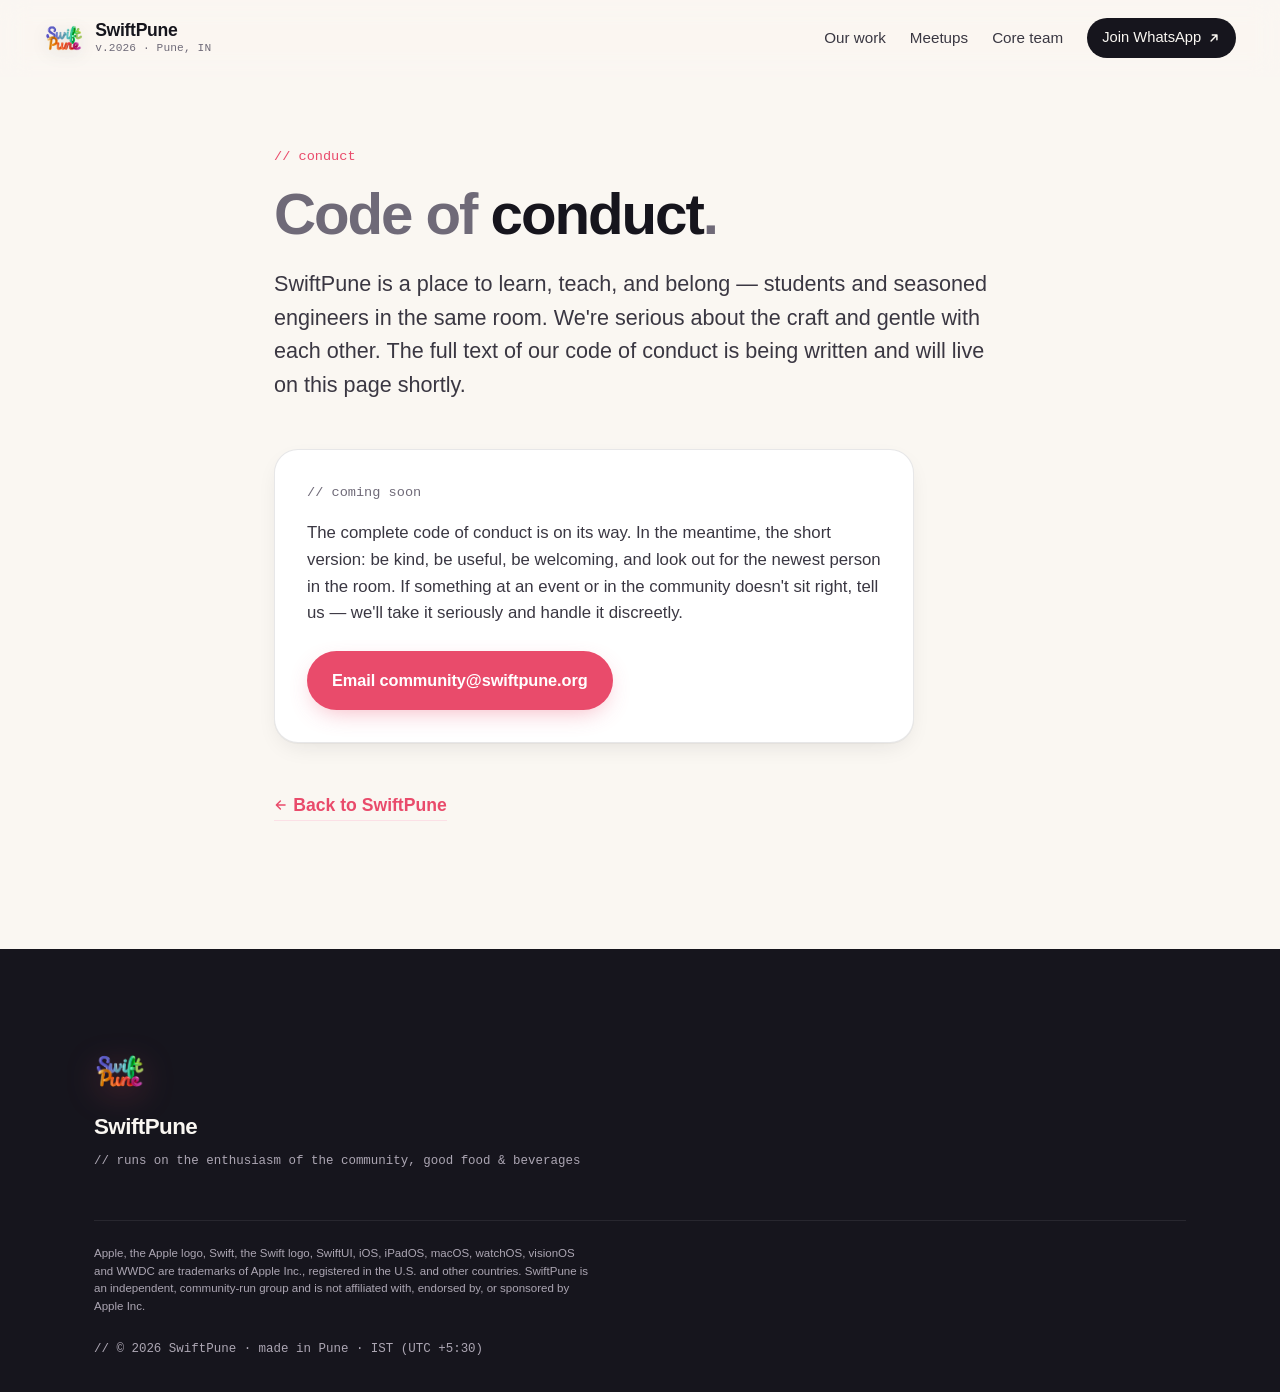
==== code-of-conduct.html @ 873716ad "Footer legal + Code of Conduct page; title and sponsor tweaks - Hero title: drop the hyphen -> "An A" ====
<!doctype html>
<html lang="en">
  <head>
    <meta charset="utf-8" />
    <meta name="viewport" content="width=device-width, initial-scale=1, viewport-fit=cover" />
    <meta name="theme-color" content="#FAF7F2" />
    <meta name="color-scheme" content="light" />

    <title>Code of Conduct — SwiftPune</title>
    <meta
      name="description"
      content="The SwiftPune community code of conduct — how we keep the room kind, useful, and welcoming."
    />

    <link rel="icon" type="image/svg+xml" href="assets/favicon.svg" />
    <link rel="icon" type="image/png" sizes="512x512" href="assets/SPLogo.png" />
    <link rel="apple-touch-icon" href="assets/SPLogo.png" />

    <link rel="stylesheet" href="css/reset.css" />
    <link rel="stylesheet" href="css/tokens.css" />
    <link rel="stylesheet" href="css/styles.css" />
  </head>
  <body>
    <a class="skip-link" href="#main">Skip to content</a>

    <header class="site-nav" id="siteNav" aria-label="Primary">
      <div class="site-nav__inner">
        <a class="brand" href="index.html" aria-label="SwiftPune home">
          <span class="brand__mark">
            <img src="assets/SPLogo.png" alt="" width="40" height="40" />
          </span>
          <span class="brand__word">
            <span>SwiftPune</span>
            <span class="brand__meta">v.2026 · Pune, IN</span>
          </span>
        </a>

        <nav class="site-nav__links" aria-label="Sections">
          <a href="index.html#work">Our work</a>
          <a href="index.html#meetups">Meetups</a>
          <a href="index.html#core-team">Core team</a>
          <a href="https://chat.whatsapp.com/FbfE8mr1aIA8Ac97EHV4yw" target="_blank" rel="noopener" class="nav-cta">
            Join WhatsApp
            <svg viewBox="0 0 24 24" width="14" height="14" fill="none" stroke="currentColor" stroke-width="2.5" stroke-linecap="round" stroke-linejoin="round" aria-hidden="true"><path d="M7 17 17 7M9 7h8v8"/></svg>
          </a>
        </nav>
      </div>
    </header>

    <main id="main">
      <section class="section section--doc">
        <div class="container container--narrow">
          <p class="comment-eyebrow">// conduct</p>
          <h1 class="display">
            Code of <span class="ink">conduct</span>.
          </h1>
          <p class="lead">
            SwiftPune is a place to learn, teach, and belong — students and
            seasoned engineers in the same room. We're serious about the craft
            and gentle with each other. The full text of our code of conduct is
            being written and will live on this page shortly.
          </p>

          <aside class="meetups__card doc-note">
            <p class="meetups__card-eyebrow">// coming soon</p>
            <p class="doc-note__text">
              The complete code of conduct is on its way. In the meantime, the
              short version: be kind, be useful, be welcoming, and look out for
              the newest person in the room. If something at an event or in the
              community doesn't sit right, tell us — we'll take it seriously and
              handle it discreetly.
            </p>
            <a class="btn btn--primary" href="mailto:community@swiftpune.org?subject=Code%20of%20Conduct">
              <span>Email community@swiftpune.org</span>
            </a>
          </aside>

          <p class="doc-back">
            <a class="link" href="index.html">
              <svg viewBox="0 0 24 24" width="14" height="14" fill="none" stroke="currentColor" stroke-width="2.4" stroke-linecap="round" stroke-linejoin="round" aria-hidden="true"><path d="M19 12H5M11 5l-7 7 7 7"/></svg>
              Back to SwiftPune
            </a>
          </p>
        </div>
      </section>
    </main>

    <footer class="site-footer">
      <div class="container site-footer__inner">
        <div class="site-footer__brand">
          <img src="assets/SPLogo.png" alt="" width="52" height="52" />
          <div>
            <p class="site-footer__word">SwiftPune</p>
            <p class="site-footer__tag">
              <code>// runs on the enthusiasm of the community, good food &amp; beverages</code>
            </p>
          </div>
        </div>

        <div class="site-footer__legal">
          <p class="site-footer__trademark">
            Apple, the Apple logo, Swift, the Swift logo, SwiftUI, iOS, iPadOS,
            macOS, watchOS, visionOS and WWDC are trademarks of Apple Inc.,
            registered in the U.S. and other countries. SwiftPune is an
            independent, community-run group and is not affiliated with,
            endorsed by, or sponsored by Apple Inc.
          </p>
          <p class="site-footer__copyline">
            <code>
              // © 2026 SwiftPune · made in Pune · IST (UTC&nbsp;+5:30)
            </code>
          </p>
        </div>
      </div>
    </footer>
  </body>
</html>
---- css/tokens.css ----
/* ===========================================================================
   SwiftPune tokens — Studio Pune.
   A confident, lightly playful design-studio palette for an Apple-platform
   developer community. Light warm-off-white surfaces, one bold coral
   accent pulled from the logo's "Pune" half, and bubble-letter language
   borrowed from the mark without copying its gradients.
   ========================================================================= */

:root {
  /* ----- Surfaces (light, warm) ---------------------------------------- */
  --surface-0:  #FAF7F2;   /* page */
  --surface-1:  #F4EFE6;   /* recessed band */
  --surface-2:  #FFFFFF;   /* card */
  --surface-3:  #EDE6D8;   /* edge */
  --hairline:   rgba(28, 26, 36, 0.10);
  --hairline-2: rgba(28, 26, 36, 0.06);

  /* ----- Ink ----------------------------------------------------------- */
  --ink:         #16151D;   /* the type itself */
  --ink-soft:    #3A3742;
  --ink-mute:    #6F6A78;
  --ink-faint:   #ACA6B3;

  /* ----- Brand accents (pulled from the logo, used solid not gradient) - */
  --accent:      #E94B6B;   /* coral-magenta — the dominant action color */
  --accent-deep: #C7314E;
  --accent-tint: #FBE0E6;   /* a chip / soft fill */

  --bubble-blue:    #4A6CD8;
  --bubble-teal:    #2BB3A6;
  --bubble-green:   #8FC93F;
  --bubble-orange:  #F08531;
  --bubble-violet:  #7C5BD8;

  --bubble-blue-tint:   #DCE3F7;
  --bubble-teal-tint:   #D2EDEA;
  --bubble-green-tint:  #E5F1D2;
  --bubble-orange-tint: #FBE2CC;

  /* ----- Roles --------------------------------------------------------- */
  --text-strong: var(--ink);
  --text:        var(--ink-soft);
  --text-muted:  var(--ink-mute);
  --text-dim:    var(--ink-faint);

  --focus:       var(--accent);

  /* ----- Typography (Apple system stack — the native font for the
     audience that lives in Xcode) -------------------------------------- */
  --font-display:
    -apple-system, BlinkMacSystemFont, "SF Pro Display", "SF Pro Text",
    "Helvetica Neue", Helvetica, Arial, sans-serif;
  --font-body:
    -apple-system, BlinkMacSystemFont, "SF Pro Text", "SF Pro Display",
    "Helvetica Neue", Helvetica, Arial, sans-serif;
  --font-mono:
    ui-monospace, "SF Mono", Menlo, Monaco, Consolas, "Liberation Mono",
    "Courier New", monospace;

  /* ----- Fluid scale --------------------------------------------------- */
  --fs-hero:    clamp(3rem, 8.5vw + 0.4rem, 7.5rem);
  --fs-h2:      clamp(2.1rem, 3.8vw + 0.6rem, 4rem);
  --fs-h3:      clamp(1.4rem, 1.4vw + 0.95rem, 2rem);
  --fs-lead:    clamp(1.1rem, 0.5vw + 1rem, 1.35rem);
  --fs-body:    clamp(1rem, 0.2vw + 0.95rem, 1.1rem);
  --fs-small:   0.9375rem;
  --fs-mono:    0.85rem;        /* code-comment style eyebrows */
  --fs-chip:    0.9rem;         /* topic chips */

  /* ----- Spacing ------------------------------------------------------- */
  --s-1: 0.25rem;
  --s-2: 0.5rem;
  --s-3: 0.75rem;
  --s-4: 1rem;
  --s-5: 1.5rem;
  --s-6: 2rem;
  --s-7: 3rem;
  --s-8: 4rem;
  --s-9: 6rem;
  --s-10: 8rem;
  --s-11: 10rem;

  /* ----- Radii — generous, friendly, bubble-adjacent ------------------- */
  --r-xs: 6px;
  --r-sm: 10px;
  --r-md: 16px;
  --r-lg: 24px;
  --r-xl: 36px;
  --r-pill: 999px;
  --r-blob: 38% 62% 53% 47% / 47% 38% 62% 53%;
  --r-blob-2: 54% 46% 40% 60% / 41% 64% 36% 59%;

  /* ----- Shadows ------------------------------------------------------- */
  --shadow-1:
    0 1px 0 rgba(28, 26, 36, 0.04),
    0 2px 8px -2px rgba(28, 26, 36, 0.06);
  --shadow-2:
    0 1px 0 rgba(28, 26, 36, 0.04),
    0 8px 26px -10px rgba(28, 26, 36, 0.14);
  --shadow-3:
    0 1px 0 rgba(28, 26, 36, 0.04),
    0 18px 48px -16px rgba(28, 26, 36, 0.20);
  --shadow-accent:
    0 8px 24px -8px rgba(233, 75, 107, 0.45);

  /* ----- Motion -------------------------------------------------------- */
  --ease-out: cubic-bezier(0.16, 1, 0.3, 1);
  --ease-spring: cubic-bezier(0.34, 1.56, 0.64, 1);
  --ease-press: cubic-bezier(0.6, 0, 0.4, 1);
  --dur-fast: 180ms;
  --dur-mid: 380ms;
  --dur-slow: 700ms;

  /* ----- Layout -------------------------------------------------------- */
  --container: 1180px;
  --container-wide: 1320px;
  --gutter: clamp(1.25rem, 4vw, 2.75rem);

  --nav-h: 76px;
  --nav-h-compact: 60px;
}
---- css/styles.css ----
/* ===========================================================================
   SwiftPune styles — Studio Pune.
   A confident, lightly playful design-studio aesthetic for an Apple-platform
   developer community. Light warm-off-white surfaces, one bold coral accent,
   bubble shape language borrowed from the logo without copying its gradients.
   ========================================================================= */

/* ---------- 1. Base ---------------------------------------------------- */

body {
  font-family: var(--font-body);
  font-size: var(--fs-body);
  line-height: 1.6;
  color: var(--text);
  background-color: var(--surface-0);
  -webkit-font-smoothing: antialiased;
  overflow-x: hidden;
}

::selection { background: var(--accent-tint); color: var(--ink); }

em, i { font-style: italic; }
strong, b { font-weight: 700; color: var(--ink); }
code, kbd, samp {
  font-family: var(--font-mono);
  font-size: 0.92em;
  background: var(--surface-1);
  padding: 0.08em 0.36em;
  border-radius: 4px;
  border: 1px solid var(--hairline-2);
  color: var(--ink);
}

a { color: inherit; text-decoration: none; }

.skip-link {
  position: absolute;
  top: -100px;
  left: var(--gutter);
  background: var(--ink);
  color: var(--surface-2);
  padding: 0.55rem 1rem;
  z-index: 100;
  font-weight: 600;
  border-radius: var(--r-sm);
  transition: top var(--dur-fast) var(--ease-out);
}
.skip-link:focus { top: 8px; }

.container {
  max-width: var(--container);
  margin: 0 auto;
  padding: 0 var(--gutter);
  position: relative;
}
.container--narrow { max-width: 820px; }

/* ---------- 2. Type primitives ---------------------------------------- */

/* Code-comment style eyebrow — looks like a // line in Swift */
.comment-eyebrow {
  display: inline-block;
  font-family: var(--font-mono);
  font-size: var(--fs-mono);
  font-weight: 500;
  color: var(--accent);
  margin-bottom: var(--s-4);
  letter-spacing: 0;
}

/* Display heading — large editorial type with weight contrast */
.display {
  font-family: var(--font-display);
  font-size: var(--fs-h2);
  font-weight: 600;
  letter-spacing: -0.035em;
  line-height: 1.02;
  color: var(--text-muted);
  margin-bottom: var(--s-5);
  text-wrap: balance;
}
.display .ink {
  color: var(--ink);
  font-weight: 800;
  position: relative;
}

.lead {
  font-size: var(--fs-lead);
  color: var(--text);
  line-height: 1.55;
  max-width: 60ch;
  text-wrap: pretty;
}
.lead + .lead { margin-top: var(--s-4); }
.lead--mute { color: var(--text-muted); font-size: 1.08rem; }

/* Inline link — accent, animated underline */
.link {
  color: var(--accent);
  font-weight: 600;
  display: inline-flex;
  align-items: center;
  gap: 0.3em;
  text-decoration: none;
  border-bottom: 1.5px solid var(--accent-tint);
  padding-bottom: 1px;
  transition: border-color var(--dur-fast) var(--ease-out),
              color var(--dur-fast) var(--ease-out);
}
.link:hover { border-bottom-color: var(--accent); color: var(--accent-deep); }
.link code {
  background: var(--accent-tint);
  border-color: transparent;
  color: var(--accent-deep);
}

/* ---------- 3. Buttons ------------------------------------------------ */

.btn {
  display: inline-flex;
  align-items: center;
  gap: 0.55rem;
  padding: 0.95rem 1.5rem;
  font-family: var(--font-display);
  font-weight: 600;
  font-size: 1.02rem;
  letter-spacing: -0.005em;
  border-radius: var(--r-pill);
  cursor: pointer;
  text-decoration: none;
  transition:
    transform var(--dur-fast) var(--ease-press),
    box-shadow var(--dur-mid) var(--ease-out),
    background var(--dur-fast) var(--ease-out),
    color var(--dur-fast) var(--ease-out),
    border-color var(--dur-fast) var(--ease-out);
  white-space: nowrap;
  border: 1.5px solid transparent;
}
.btn:hover { transform: translateY(-2px); }
.btn:active { transform: translateY(0); }

.btn--primary {
  background: var(--accent);
  color: #FFF;
  box-shadow: var(--shadow-accent);
}
.btn--primary:hover {
  background: var(--accent-deep);
  box-shadow: 0 14px 32px -10px rgba(233, 75, 107, 0.55);
}

.btn--ghost {
  background: var(--surface-2);
  color: var(--ink);
  border-color: var(--hairline);
  box-shadow: var(--shadow-1);
}
.btn--ghost:hover {
  border-color: var(--ink);
  box-shadow: var(--shadow-2);
}

/* ---------- 4. Site nav ----------------------------------------------- */

.site-nav {
  position: fixed;
  top: 0; left: 0; right: 0;
  z-index: 50;
  background: rgba(250, 247, 242, 0.78);
  -webkit-backdrop-filter: blur(14px) saturate(170%);
          backdrop-filter: blur(14px) saturate(170%);
  border-bottom: 1px solid transparent;
  transition:
    background var(--dur-fast) var(--ease-out),
    border-color var(--dur-fast) var(--ease-out);
}
body.is-scrolled .site-nav {
  background: rgba(250, 247, 242, 0.92);
  border-bottom-color: var(--hairline);
}
.site-nav__inner {
  max-width: var(--container-wide);
  margin: 0 auto;
  padding: 0 var(--gutter);
  height: var(--nav-h);
  display: flex;
  align-items: center;
  justify-content: space-between;
  gap: var(--s-5);
  transition: height var(--dur-fast) var(--ease-out);
}
body.is-scrolled .site-nav__inner { height: var(--nav-h-compact); }

.brand {
  display: inline-flex;
  align-items: center;
  gap: 0.7rem;
  color: var(--ink);
}
.brand__mark {
  width: 40px;
  height: 40px;
  display: inline-flex;
  align-items: center;
  justify-content: center;
}
.brand__mark img {
  width: 100%;
  height: 100%;
  object-fit: contain;
  filter: drop-shadow(0 4px 8px rgba(20, 18, 30, 0.10));
  transition: transform var(--dur-mid) var(--ease-spring);
}
.brand:hover .brand__mark img { transform: rotate(-6deg) scale(1.05); }
.brand__word {
  display: flex;
  flex-direction: column;
  line-height: 1;
}
.brand__word > span:first-child {
  font-family: var(--font-display);
  font-weight: 700;
  font-size: 1.1rem;
  letter-spacing: -0.018em;
  color: var(--ink);
}
.brand__meta {
  font-family: var(--font-mono);
  font-size: 0.7rem;
  color: var(--ink-mute);
  margin-top: 3px;
  letter-spacing: 0.01em;
}

.site-nav__links {
  display: flex;
  align-items: center;
  gap: var(--s-5);
}
.site-nav__links a {
  font-size: 0.95rem;
  font-weight: 500;
  color: var(--text);
  padding: 4px 0;
  position: relative;
  transition: color var(--dur-fast) var(--ease-out);
}
.site-nav__links a:not(.nav-cta)::after {
  content: "";
  position: absolute;
  left: 0; right: 0; bottom: -3px;
  height: 1.5px;
  background: var(--accent);
  transform: scaleX(0);
  transform-origin: left;
  transition: transform var(--dur-fast) var(--ease-out);
}
.site-nav__links a:not(.nav-cta):hover { color: var(--ink); }
.site-nav__links a:not(.nav-cta):hover::after { transform: scaleX(1); }

.nav-cta {
  display: inline-flex;
  align-items: center;
  gap: 0.35rem;
  padding: 0.5rem 0.95rem !important;
  background: var(--ink);
  color: var(--surface-0) !important;
  border-radius: var(--r-pill);
  font-weight: 600;
  font-size: 0.92rem !important;
  transition: background var(--dur-fast) var(--ease-out),
              transform var(--dur-fast) var(--ease-press);
}
.nav-cta:hover { background: var(--accent); color: #FFF !important; transform: translateY(-1px); }

.site-nav__toggle {
  display: none;
  width: 44px;
  height: 44px;
  flex-direction: column;
  align-items: center;
  justify-content: center;
  gap: 5px;
  background: transparent;
  border: 1.5px solid var(--hairline);
  border-radius: var(--r-sm);
}
.site-nav__toggle span {
  display: block;
  width: 22px;
  height: 2px;
  background: var(--ink);
  border-radius: 2px;
  transition: transform var(--dur-fast), opacity var(--dur-fast);
}
.site-nav__toggle[aria-expanded="true"] span:nth-child(1) { transform: translateY(7px) rotate(45deg); }
.site-nav__toggle[aria-expanded="true"] span:nth-child(2) { opacity: 0; }
.site-nav__toggle[aria-expanded="true"] span:nth-child(3) { transform: translateY(-7px) rotate(-45deg); }

.mobile-menu {
  position: fixed;
  inset: var(--nav-h) 0 0;
  background: var(--surface-0);
  z-index: 49;
  padding: var(--s-7) var(--gutter) var(--s-8);
  overflow-y: auto;
}
.mobile-menu nav {
  display: flex;
  flex-direction: column;
  gap: var(--s-4);
}
.mobile-menu nav a {
  font-family: var(--font-display);
  font-size: 1.65rem;
  font-weight: 700;
  color: var(--ink);
  letter-spacing: -0.025em;
  border-bottom: 1px solid var(--hairline);
  padding: var(--s-3) 0;
}

/* ---------- 5. Hero --------------------------------------------------- */

.hero {
  position: relative;
  padding: calc(var(--nav-h) + var(--s-9)) 0 var(--s-10);
  overflow: hidden;
  isolation: isolate;
}
.hero__grid {
  max-width: var(--container);
  margin: 0 auto;
  padding: 0 var(--gutter);
  display: grid;
  grid-template-columns: 1fr 1.15fr;
  gap: var(--s-9);
  align-items: center;
  position: relative;
  z-index: 2;
}

/* Decorative bubble blobs behind the logo — single solid colors at low
   opacity. These echo the bubble-letter logo without competing with it. */
.hero__blob {
  position: absolute;
  pointer-events: none;
  border-radius: var(--r-blob);
  z-index: 1;
  filter: blur(1px);
}
.hero__blob--accent {
  width: 560px;
  height: 560px;
  background: var(--accent);
  opacity: 0.10;
  top: 14%;
  left: -8%;
}
.hero__blob--teal {
  width: 360px;
  height: 360px;
  background: var(--bubble-teal);
  opacity: 0.09;
  bottom: -8%;
  right: -4%;
  border-radius: var(--r-blob-2);
}

.hero__mark {
  display: flex;
  flex-direction: column;
  align-items: center;
  gap: var(--s-5);
}
.hero__logo-wrap {
  width: clamp(280px, 36vw, 460px);
  aspect-ratio: 1 / 1;
  position: relative;
  display: grid;
  place-items: center;
}
.hero__logo {
  width: 100%;
  height: 100%;
  object-fit: contain;
  filter: drop-shadow(0 32px 36px rgba(20, 18, 30, 0.18));
  animation: logo-float 6s ease-in-out infinite;
}
@keyframes logo-float {
  0%, 100% { translate: 0 0; }
  50%      { translate: 0 -10px; }
}

.hero__pin {
  display: inline-flex;
  align-items: center;
  gap: 0.55rem;
  font-family: var(--font-mono);
  font-size: 0.82rem;
  color: var(--ink-mute);
  background: var(--surface-2);
  padding: 0.5rem 0.9rem;
  border: 1px solid var(--hairline);
  border-radius: var(--r-pill);
  box-shadow: var(--shadow-1);
}
.hero__pin .dot {
  width: 7px;
  height: 7px;
  border-radius: 50%;
  background: var(--accent);
  box-shadow: 0 0 0 3px var(--accent-tint);
  animation: dot-pulse 2.4s ease-in-out infinite;
}
@keyframes dot-pulse {
  0%, 100% { box-shadow: 0 0 0 3px var(--accent-tint); }
  50%      { box-shadow: 0 0 0 6px rgba(233, 75, 107, 0); }
}
.hero__pin code {
  background: transparent;
  border: 0;
  padding: 0;
  font-size: 0.82rem;
  color: var(--ink-soft);
}

.hero__copy { position: relative; }

.hero__title {
  font-family: var(--font-display);
  font-size: var(--fs-hero);
  font-weight: 600;
  letter-spacing: -0.046em;
  line-height: 0.98;
  color: var(--text-muted);
  margin: var(--s-3) 0 var(--s-5);
  text-wrap: balance;
}
.hero__title .ink {
  color: var(--ink);
  font-weight: 800;
}

.hero__sub {
  font-size: var(--fs-lead);
  color: var(--text);
  line-height: 1.5;
  max-width: 50ch;
  margin-bottom: var(--s-6);
}

.hero__cta {
  display: flex;
  flex-wrap: wrap;
  gap: var(--s-3);
  margin-bottom: var(--s-7);
}

.hero__meta {
  display: flex;
  flex-wrap: wrap;
  gap: var(--s-3) var(--s-5);
  list-style: none;
  padding-top: var(--s-5);
  border-top: 1px dashed var(--hairline);
}
.hero__meta li {
  font-family: var(--font-mono);
  font-size: 0.85rem;
  color: var(--ink-mute);
  display: inline-flex;
  align-items: center;
  gap: 0.4rem;
}
.hero__meta strong {
  color: var(--ink);
  font-weight: 700;
  font-family: var(--font-display);
  font-size: 0.95rem;
}

/* ---------- 6. Section frame ----------------------------------------- */

.section {
  padding: var(--s-10) 0;
  position: relative;
  isolation: isolate;
}
.section--work       { background: var(--surface-1); }
.section--meetups    { background: var(--surface-0); }
.section--s001       { background: var(--surface-1); }
.section--recent     { background: var(--surface-0); }
.section--outreach   { background: var(--surface-1); }
.section--wwdc       { background: var(--surface-0); }
.section--first      { background: var(--surface-1); }
.section--team       { background: var(--surface-0); }
.section--sponsors   { background: var(--surface-1); }

.section-head { margin-bottom: var(--s-8); }
.section-head--center { text-align: center; margin-inline: auto; max-width: 64ch; }

/* ---------- 9. Our work — initiatives bento ------------------------- */

/* A bento of concrete work. Two "wide" feature cards (media beside copy)
   and two "tall" compact cards (media stacked over copy) interlock into a
   6-column grid, echoing Apple's Small-Business tile rhythm but rendered
   in the studio-Pune language: white cards, hairline borders, soft
   shadows, friendly radii. Photo slots are image-ready placeholders. */

.work-grid {
  display: grid;
  grid-template-columns: repeat(6, 1fr);
  gap: var(--s-5);
  margin-top: var(--s-8);
}

.work-card {
  background: var(--surface-2);
  border: 1px solid var(--hairline);
  border-radius: var(--r-xl);
  box-shadow: var(--shadow-2);
  overflow: hidden;
  transition:
    transform var(--dur-mid) var(--ease-out),
    box-shadow var(--dur-mid) var(--ease-out),
    border-color var(--dur-fast) var(--ease-out);
}
.work-card:hover {
  transform: translateY(-4px);
  box-shadow: var(--shadow-3);
  border-color: var(--ink-faint);
}
.work-card--wide { grid-column: span 4; }
.work-card--tall { grid-column: span 2; }

/* Every card is a single link. Tall cards stack media over copy (flex
   column); wide feature cards lay media beside copy (override to a 2-col
   grid). */
.work-card__link {
  display: flex;
  flex-direction: column;
  height: 100%;
  color: inherit;
  text-decoration: none;
}
.work-card--wide .work-card__link {
  display: grid;
  grid-template-columns: 1fr 1fr;
}

/* ----- Media / photo placeholder ----- */
.work-card__media {
  position: relative;
  isolation: isolate;
  overflow: hidden;
  min-height: 220px;
}
.work-card--wide .work-card__media { min-height: 100%; }
/* Tall media grows to fill the card height so paired cards never leave a
   white gap under the copy. */
.work-card--tall .work-card__media { flex: 1 1 auto; min-height: 200px; }
/* Swap the .work-ph child for an <img> when a real photo is ready. */
.work-card__media img { width: 100%; height: 100%; object-fit: cover; display: block; }

.work-card__media--coral  { background: var(--accent-tint); }
.work-card__media--teal    { background: var(--bubble-teal-tint); }
.work-card__media--green   { background: var(--bubble-green-tint); }
.work-card__media--violet  { background: #E6DEFA; }
.work-card__media--orange  { background: var(--bubble-orange-tint); }
.work-card__media--blue    { background: var(--bubble-blue-tint); }

/* Soft duotone wash so flat tints don't read as empty gray boxes. */
.work-card__media::before {
  content: "";
  position: absolute;
  inset: 0;
  background:
    radial-gradient(120% 90% at 18% 12%, rgba(255, 255, 255, 0.55) 0%, transparent 55%),
    radial-gradient(130% 100% at 88% 92%, rgba(28, 26, 36, 0.10) 0%, transparent 60%);
  z-index: 0;
}

.work-ph {
  position: absolute;
  inset: 0;
  z-index: 1;
  display: flex;
  flex-direction: column;
  align-items: center;
  justify-content: center;
  gap: 0.6rem;
  color: var(--ink);
  opacity: 0.42;
  transition: opacity var(--dur-mid) var(--ease-out), transform var(--dur-mid) var(--ease-out);
}
.work-card:hover .work-ph { opacity: 0.55; transform: scale(1.03); }
.work-card__media--coral  .work-ph { color: var(--accent-deep); }
.work-card__media--teal    .work-ph { color: var(--bubble-teal); }
.work-card__media--green   .work-ph { color: #5E8C1A; }
.work-card__media--violet  .work-ph { color: var(--bubble-violet); }
.work-ph__label {
  font-family: var(--font-mono);
  font-size: 0.72rem;
  letter-spacing: 0.08em;
  text-transform: lowercase;
}
.work-ph__label::before { content: "// "; opacity: 0.7; }

/* ----- Body / copy ----- */
.work-card__body {
  display: flex;
  flex-direction: column;
  gap: 0.55rem;
  padding: var(--s-6);
}
.work-card--wide .work-card__body { justify-content: center; padding: var(--s-7) var(--s-6); }

.work-card__tag {
  align-self: flex-start;
  font-family: var(--font-mono);
  font-size: 0.74rem;
  font-weight: 600;
  letter-spacing: 0.04em;
  color: var(--accent-deep);
  background: var(--accent-tint);
  padding: 0.3rem 0.7rem;
  border-radius: var(--r-pill);
  margin-bottom: 0.3rem;
}
.work-card__tag--meetup   { color: var(--accent-deep); background: var(--accent-tint); }
.work-card__tag--party    { color: var(--bubble-violet); background: #E6DEFA; }
.work-card__tag--outreach { color: #5E8C1A; background: var(--bubble-green-tint); }

.work-card__title {
  font-family: var(--font-display);
  font-size: clamp(1.25rem, 1vw + 1.05rem, 1.7rem);
  font-weight: 800;
  letter-spacing: -0.025em;
  line-height: 1.1;
  color: var(--ink);
}
.work-card__meta {
  font-family: var(--font-mono);
  font-size: 0.82rem;
  color: var(--ink-mute);
  letter-spacing: 0.01em;
}
.work-card__desc {
  font-size: 1rem;
  color: var(--text);
  line-height: 1.55;
  margin-top: 0.15rem;
}
.work-card--tall .work-card__desc { font-size: 0.95rem; }

.work-card__cta {
  display: inline-flex;
  align-items: center;
  gap: 0.4rem;
  margin-top: 0.5rem;
  font-family: var(--font-display);
  font-weight: 700;
  font-size: 0.95rem;
  color: var(--accent);
  transition: gap var(--dur-fast) var(--ease-out), color var(--dur-fast) var(--ease-out);
}
.work-card__link:hover .work-card__cta { gap: 0.7rem; color: var(--accent-deep); }

/* ---------- 9b. Initiative feature sections -------------------------- */

/* Each initiative gets its own full section in an Apple-style alternating
   feature layout: a large rounded photo tile beside an editorial copy
   column, sides flipped section to section for rhythm. */

.initiative {
  display: grid;
  grid-template-columns: 1.05fr 1fr;
  gap: clamp(var(--s-6), 5vw, var(--s-9));
  align-items: center;
}
.initiative--flip .initiative__media { order: 2; }

.initiative__media {
  position: relative;
  isolation: isolate;
  overflow: hidden;
  aspect-ratio: 4 / 3;
  border-radius: var(--r-xl);
  border: 1px solid var(--hairline);
  box-shadow: var(--shadow-2);
}
/* Same soft duotone wash + image-ready behavior as the bento tiles. */
.initiative__media::before {
  content: "";
  position: absolute;
  inset: 0;
  background:
    radial-gradient(120% 90% at 18% 12%, rgba(255, 255, 255, 0.55) 0%, transparent 55%),
    radial-gradient(130% 100% at 85% 92%, rgba(28, 26, 36, 0.10) 0%, transparent 60%);
  z-index: 0;
}
.initiative__media img { width: 100%; height: 100%; object-fit: cover; display: block; }
.initiative__media .work-ph { opacity: 0.4; }

.initiative__copy { max-width: 36rem; }
.initiative__copy .comment-eyebrow { margin-bottom: var(--s-3); }
.initiative .display { margin-bottom: var(--s-5); }

.initiative__facts {
  list-style: none;
  margin: var(--s-6) 0 var(--s-5);
  border-top: 1px solid var(--hairline);
}
.initiative__facts li {
  display: grid;
  grid-template-columns: 150px 1fr;
  gap: var(--s-4);
  padding: var(--s-3) 0;
  border-bottom: 1px solid var(--hairline);
  align-items: baseline;
}
.initiative__fact-k {
  font-family: var(--font-mono);
  font-size: 0.8rem;
  color: var(--ink-mute);
  letter-spacing: 0.02em;
}
.initiative__fact-v {
  font-size: 1.02rem;
  color: var(--ink);
  line-height: 1.45;
}
.initiative__note { margin-top: var(--s-5); }

/* ---------- 10. Meetups ---------------------------------------------- */

.meetups {
  display: grid;
  grid-template-columns: 1.05fr 1fr;
  gap: var(--s-8);
  align-items: start;
}
.meetups__copy { padding-top: var(--s-3); }
.meetups__cta {
  display: flex;
  flex-wrap: wrap;
  gap: var(--s-3);
  margin-top: var(--s-6);
}
.meetups__card {
  background: var(--surface-2);
  border: 1px solid var(--hairline);
  border-radius: var(--r-lg);
  padding: var(--s-6);
  box-shadow: var(--shadow-2);
}
.meetups__card-eyebrow {
  font-family: var(--font-mono);
  font-size: var(--fs-mono);
  color: var(--ink-mute);
  margin-bottom: var(--s-4);
}
.run-sheet {
  list-style: none;
  display: grid;
  gap: 0;
}
.run-sheet li {
  display: grid;
  grid-template-columns: 64px 1fr;
  gap: var(--s-4);
  padding: var(--s-3) 0;
  border-bottom: 1px dashed var(--hairline);
  align-items: baseline;
}
.run-sheet li:last-child { border-bottom: 0; }
.run-sheet__time {
  font-family: var(--font-mono);
  font-size: 0.92rem;
  color: var(--accent);
  font-weight: 600;
}
.run-sheet__body { color: var(--ink); font-size: 1rem; }
.meetups__fineprint {
  margin-top: var(--s-5);
  font-family: var(--font-mono);
  font-size: 0.78rem;
  color: var(--ink-mute);
  font-style: italic;
}

/* ---------- 10b. Recent meetup (S002 recap) ------------------------- */

.section--recent .section-head { margin-bottom: var(--s-7); }

.recap {
  display: grid;
  grid-template-columns: 1.35fr 1fr;
  gap: var(--s-7);
  align-items: start;
}

.recap__agenda {
  list-style: none;
  display: grid;
  gap: 0;
  background: var(--surface-2);
  border: 1px solid var(--hairline);
  border-radius: var(--r-lg);
  box-shadow: var(--shadow-2);
  padding: var(--s-3) var(--s-5);
}
.recap__row {
  display: grid;
  grid-template-columns: 72px 1fr;
  gap: var(--s-5);
  padding: var(--s-4) 0;
  border-bottom: 1px dashed var(--hairline);
  align-items: start;
}
.recap__row:last-child { border-bottom: 0; }
.recap__time {
  font-family: var(--font-mono);
  font-size: 0.92rem;
  color: var(--accent);
  font-weight: 600;
  padding-top: 2px;
}
.recap__type {
  font-family: var(--font-mono);
  font-size: 0.78rem;
  color: var(--ink-mute);
  letter-spacing: 0.02em;
  margin-bottom: 4px;
}
.recap__title {
  font-family: var(--font-display);
  font-size: 1.12rem;
  color: var(--ink);
  font-weight: 700;
  line-height: 1.3;
  margin-bottom: 4px;
}
.recap__by {
  font-size: 0.95rem;
  color: var(--ink-soft);
  line-height: 1.45;
  margin-bottom: var(--s-2);
}
.recap__by a {
  color: var(--ink);
  text-decoration-color: var(--accent);
  text-underline-offset: 3px;
}
.recap__by a:hover { color: var(--accent-deep); }

.recap__link {
  display: inline-flex;
  align-items: center;
  gap: 0.35rem;
  font-family: var(--font-mono);
  font-size: 0.82rem;
  color: var(--accent);
  text-decoration: none;
  padding: 0.3rem 0.65rem;
  margin-top: 2px;
  margin-right: 6px;
  border: 1px solid var(--accent-tint);
  background: var(--surface-0);
  border-radius: var(--r-pill);
  transition: background var(--dur-fast) var(--ease-out), color var(--dur-fast) var(--ease-out);
}
.recap__link:hover {
  background: var(--accent);
  color: #FFF;
  border-color: var(--accent);
}
.recap__repos { display: flex; flex-wrap: wrap; gap: 6px; }

/* Row-type accents — subtle left edge color */
.recap__row--talk    .recap__time { color: var(--accent); }
.recap__row--sponsor .recap__time { color: var(--bubble-orange); }
.recap__row--lab     .recap__time { color: var(--bubble-teal); }
.recap__row--break   .recap__time { color: var(--ink-mute); }
.recap__row--check   .recap__time { color: var(--ink-mute); }
.recap__row--close   .recap__time { color: var(--ink-mute); }

.recap__meta {
  background: var(--surface-2);
  border: 1px solid var(--hairline);
  border-radius: var(--r-lg);
  padding: var(--s-6);
  box-shadow: var(--shadow-1);
  position: sticky;
  top: calc(var(--nav-h) + var(--s-4));
}
.recap__meta-block { display: grid; gap: 6px; }
.recap__meta-eyebrow {
  font-family: var(--font-mono);
  font-size: 0.78rem;
  color: var(--ink-mute);
  letter-spacing: 0.02em;
}
.recap__meta-title {
  font-family: var(--font-display);
  font-size: 1.08rem;
  color: var(--ink);
  font-weight: 700;
}
.recap__meta-body {
  font-size: 0.95rem;
  color: var(--ink-soft);
  line-height: 1.5;
}
.recap__meta-pin {
  display: inline-flex;
  align-items: center;
  gap: 0.45rem;
  font-family: var(--font-mono);
  font-size: 0.8rem;
  color: var(--ink-mute);
  margin-top: 2px;
}
.recap__meta-pin .dot {
  width: 8px; height: 8px;
  border-radius: 50%;
  background: var(--accent);
  box-shadow: 0 0 0 3px rgba(233, 75, 107, 0.18);
}
.recap__meta-link {
  display: inline-flex;
  align-items: center;
  gap: 0.35rem;
  font-family: var(--font-mono);
  font-size: 0.85rem;
  color: var(--accent);
  text-decoration: none;
  margin-top: 4px;
}
.recap__meta-link:hover { color: var(--accent-deep); text-decoration: underline; text-underline-offset: 3px; }
.recap__meta-link--strong { font-weight: 600; }
.recap__meta-divider {
  height: 1px;
  background: var(--hairline);
  margin: var(--s-5) 0;
}

/* ---------- 11. First time --------------------------------------------- */

.bubble {
  position: absolute;
  pointer-events: none;
  z-index: 0;
}
.bubble--accent {
  background: var(--accent);
  opacity: 0.08;
  border-radius: var(--r-blob);
}
.bubble--teal {
  background: var(--bubble-teal);
  opacity: 0.10;
  border-radius: var(--r-blob-2);
}
.bubble--first {
  width: 460px;
  height: 460px;
  top: -8%;
  right: -10%;
}

/* Clip the decorative corner bubble to this section so it can't push the
   page wider than the viewport (no stray horizontal scroll on mobile). */
.section--first { overflow: hidden; }
.section--first .container { position: relative; z-index: 2; }

/* Onboarding — vertical numbered timeline for "Coming for the first time?"
   A single rail of circular step nodes with content stacked to the right
   of each. Code-comment eyebrows ("// pack", "// wear", …) tie the steps
   back to the site's overall voice. */

.onboard {
  list-style: none;
  padding: 0;
  margin: var(--s-7) 0 0;
  display: grid;
  gap: 0;
  position: relative;
}
.onboard__step {
  display: grid;
  grid-template-columns: 72px 1fr;
  gap: var(--s-5);
  padding: var(--s-3) 0;
  align-items: start;
}
.onboard__rail {
  position: relative;
  display: flex;
  justify-content: center;
  padding-top: 4px;
  align-self: stretch;
}
/* Dashed connecting line between numbered nodes — matches run-sheet idiom. */
.onboard__rail::before {
  content: "";
  position: absolute;
  left: 50%;
  top: 56px;
  bottom: -16px;
  width: 0;
  border-left: 2px dashed var(--accent-tint);
  transform: translateX(-1px);
  z-index: 0;
}
.onboard__step:last-child .onboard__rail::before { display: none; }

.onboard__num {
  position: relative;
  z-index: 1;
  width: 52px;
  height: 52px;
  border-radius: 50%;
  display: grid;
  place-items: center;
  background: var(--surface-2);
  border: 2px solid var(--accent);
  color: var(--accent-deep);
  font-family: var(--font-mono);
  font-weight: 700;
  font-size: 1.05rem;
  letter-spacing: 0.02em;
  box-shadow: var(--shadow-1);
  transition:
    transform var(--dur-fast) var(--ease-out),
    background var(--dur-fast) var(--ease-out),
    color var(--dur-fast) var(--ease-out);
}
.onboard__step:hover .onboard__num {
  transform: scale(1.04);
  background: var(--accent);
  color: #FFF;
}

.onboard__body {
  padding: 2px 0 var(--s-4);
}
.onboard__eyebrow {
  font-family: var(--font-mono);
  font-size: var(--fs-mono);
  color: var(--ink-mute);
  margin-bottom: 6px;
  letter-spacing: 0.02em;
}
.onboard__title {
  font-family: var(--font-display);
  font-size: clamp(1.15rem, 1.2vw + 0.95rem, 1.4rem);
  color: var(--ink);
  font-weight: 700;
  line-height: 1.3;
  margin-bottom: 8px;
}
.onboard__text {
  color: var(--text);
  font-size: 1.02rem;
  line-height: 1.55;
}

/* ---------- 12. Core team -------------------------------------------- */

/* Crew — a simple photo+name grid. No titles, no roles. Each member is
   one circular photo (initials fallback) plus the person's name; the
   whole tile is a link to their LinkedIn. Photo slot is image-ready —
   swap the <span>XX</span> for <img> when real photos are available. */

.crew {
  display: grid;
  grid-template-columns: repeat(auto-fit, minmax(170px, 1fr));
  gap: var(--s-6) var(--s-4);
  max-width: 920px;
  margin: var(--s-7) auto var(--s-5);
  padding: 0 var(--s-3);
}

.crew__member {
  display: grid;
  justify-items: center;
  gap: var(--s-3);
  padding: var(--s-3);
  text-decoration: none;
  color: inherit;
  border-radius: var(--r-md);
  transition:
    transform var(--dur-mid) var(--ease-out);
}
.crew__member:hover,
.crew__member:focus-visible {
  transform: translateY(-4px);
  outline: none;
}
.crew__member:hover .crew__photo,
.crew__member:focus-visible .crew__photo {
  box-shadow: var(--shadow-3), 0 0 0 3px var(--accent-tint);
}
.crew__member:hover .crew__name,
.crew__member:focus-visible .crew__name {
  color: var(--accent-deep);
}

.crew__photo {
  width: 120px;
  height: 120px;
  display: grid;
  place-items: center;
  border-radius: 50%;
  overflow: hidden;
  font-family: var(--font-display);
  font-weight: 800;
  font-size: 2.3rem;
  letter-spacing: -0.04em;
  box-shadow: var(--shadow-1);
  transition:
    box-shadow var(--dur-mid) var(--ease-out);
}
.crew__photo img { width: 100%; height: 100%; object-fit: cover; }
.crew__photo--coral  { background: var(--accent-tint);        color: var(--accent-deep); }
.crew__photo--teal   { background: var(--bubble-teal-tint);   color: var(--bubble-teal); }
.crew__photo--orange { background: var(--bubble-orange-tint); color: var(--bubble-orange); }
.crew__photo--green  { background: var(--bubble-green-tint);  color: #5E8C1A; }
.crew__photo--blue   { background: var(--bubble-blue-tint);   color: var(--bubble-blue); }
.crew__photo--violet { background: #E6DEFA;                   color: var(--bubble-violet); }

.crew__name {
  font-family: var(--font-display);
  font-size: 1.05rem;
  font-weight: 700;
  color: var(--ink);
  text-align: center;
  line-height: 1.25;
  transition: color var(--dur-fast) var(--ease-out);
}

.team__cta {
  text-align: center;
  font-size: 1.05rem;
  color: var(--text);
  margin-top: var(--s-5);
}

/* ---------- 13. Sponsors --------------------------------------------- */

.section--sponsors { padding-top: var(--s-10); }

/* Sponsors note — a single warm Swift doc-comment from the crew that
   replaces the old tier cards. Each line is a paragraph; the leading
   `///` is added via ::before so wrapping behaves on mobile. */

.sponsors-note {
  max-width: 720px;
  margin: var(--s-7) auto var(--s-7);
  background: var(--surface-2);
  border: 1px solid var(--hairline);
  border-radius: var(--r-lg);
  box-shadow: var(--shadow-2);
  overflow: hidden;
}
.sponsors-note__head {
  display: flex;
  align-items: center;
  padding: var(--s-3) var(--s-5);
  background: var(--surface-1);
  border-bottom: 1px solid var(--hairline);
  font-family: var(--font-mono);
  font-size: 0.78rem;
  color: var(--ink-mute);
}
.sponsors-note__file {
  color: var(--ink);
  font-weight: 600;
}
.sponsors-note__body {
  padding: var(--s-6) var(--s-6) var(--s-5);
  font-family: var(--font-mono);
  font-size: 0.96rem;
  line-height: 1.7;
  color: var(--ink);
}
.sponsors-note__line {
  display: block;
  margin: 0;
  padding-left: 38px;
  position: relative;
  min-height: 1lh;
}
.sponsors-note__line::before {
  content: "///";
  position: absolute;
  left: 0;
  top: 0;
  color: var(--ink-faint);
  font-weight: 600;
  letter-spacing: 0.02em;
}
.sponsors-note__line--blank { color: transparent; }
.sponsors-note__line--sign {
  color: var(--accent-deep);
  font-style: italic;
  font-weight: 600;
}

.sponsors__cta {
  display: flex;
  flex-wrap: wrap;
  justify-content: center;
  gap: var(--s-3);
  margin-top: var(--s-5);
}

/* Hosts history — a small honor-roll row showing which companies
   have hosted so far, with an open dashed slot for the next one. */
.hosts-log {
  display: grid;
  gap: var(--s-3);
  margin: var(--s-7) auto var(--s-6);
  max-width: 820px;
}
.hosts-log__eyebrow {
  font-family: var(--font-mono);
  font-size: var(--fs-mono);
  color: var(--ink-mute);
  text-align: center;
  letter-spacing: 0.02em;
}
.hosts-log__list {
  list-style: none;
  display: grid;
  grid-template-columns: repeat(auto-fit, minmax(180px, 1fr));
  gap: var(--s-3);
  padding: 0;
}
.hosts-log__item {
  display: grid;
  gap: 6px;
  padding: var(--s-4);
  background: var(--surface-2);
  border: 1px solid var(--hairline);
  border-radius: var(--r-md);
  box-shadow: var(--shadow-1);
  text-align: center;
}
.hosts-log__item--open {
  background: transparent;
  border-style: dashed;
  border-color: var(--accent-tint);
  box-shadow: none;
}
.hosts-log__sid {
  font-family: var(--font-mono);
  font-size: 0.78rem;
  color: var(--accent);
  font-weight: 700;
  letter-spacing: 0.06em;
}
.hosts-log__item--open .hosts-log__sid { color: var(--ink-mute); }
.hosts-log__name {
  font-family: var(--font-display);
  font-size: 1.02rem;
  color: var(--ink);
  font-weight: 700;
}
.hosts-log__item--open .hosts-log__name {
  color: var(--ink-mute);
  font-style: italic;
  font-weight: 600;
}

/* ---------- 15. Footer ------------------------------------------------ */

.site-footer {
  background: var(--ink);
  color: var(--surface-1);
  padding: var(--s-9) 0 var(--s-6);
  margin-top: 0;
}
.site-footer__inner {
  display: flex;
  flex-direction: column;
  gap: var(--s-7);
}
.site-footer__cluster {
  display: grid;
  grid-template-columns: minmax(220px, 1fr) 2.5fr;
  gap: var(--s-7);
  align-items: start;
}
.site-footer__brand {
  display: flex;
  flex-direction: column;
  align-items: flex-start;
  gap: var(--s-3);
}
.site-footer__brand img {
  width: 52px;
  height: 52px;
  filter: drop-shadow(0 8px 16px rgba(233, 75, 107, 0.30));
}
.site-footer__word {
  font-family: var(--font-display);
  font-size: 1.4rem;
  font-weight: 800;
  letter-spacing: -0.025em;
  color: var(--surface-0);
}
.site-footer__tag {
  font-size: 0.85rem;
  margin-top: 4px;
}
.site-footer__tag code {
  background: transparent;
  border: 0;
  padding: 0;
  color: var(--ink-faint);
  font-size: 0.78rem;
}

.site-footer__cols {
  display: grid;
  grid-template-columns: repeat(4, 1fr);
  gap: var(--s-6) var(--s-5);
}
.footer-col { display: flex; flex-direction: column; gap: var(--s-2); }
.footer-col__title {
  font-family: var(--font-mono);
  font-size: 0.78rem;
  color: var(--accent-tint);
  text-transform: uppercase;
  letter-spacing: 0.1em;
  margin-bottom: var(--s-2);
}
.footer-col a {
  font-size: 0.95rem;
  color: var(--ink-faint);
  transition: color var(--dur-fast) var(--ease-out);
}
.footer-col a:hover { color: var(--surface-0); }

.site-footer__legal {
  padding-top: var(--s-5);
  border-top: 1px solid rgba(255, 255, 255, 0.08);
}
.site-footer__trademark {
  font-size: 0.72rem;
  line-height: 1.55;
  color: var(--ink-faint);
  max-width: 78ch;
  margin-bottom: var(--s-4);
}
.site-footer__copyline { margin: 0; }
.site-footer__legal code {
  background: transparent;
  border: 0;
  padding: 0;
  color: var(--ink-faint);
  font-size: 0.78rem;
}

/* ---------- 15b. Sub-pages (Code of conduct, etc.) ------------------- */

.section--doc {
  background: var(--surface-0);
  padding-top: calc(var(--nav-h) + var(--s-8));
  min-height: 68vh;
}
.section--doc .display { margin-bottom: var(--s-5); }
.doc-note {
  margin-top: var(--s-7);
  max-width: 640px;
}
.doc-note__text {
  color: var(--text);
  font-size: 1.05rem;
  line-height: 1.6;
  margin-bottom: var(--s-5);
}
.doc-back { margin-top: var(--s-7); }

/* ---------- 16. Reveal motion ---------------------------------------- */

.reveal { opacity: 1; }
html.js .reveal {
  transform: translateY(28px);
  transition: transform 0.65s var(--ease-out);
  will-change: transform;
}
html.js .reveal.is-visible {
  transform: none;
}

/* Staggered children — Apple-style fade-and-rise sequenced off the parent
   section becoming visible. Each item carries an inline --i index so the
   tiles cascade in rather than popping together. Content still renders
   without JS (guarded by html.js). */
html.js .reveal .reveal-up {
  opacity: 0;
  transform: translateY(32px);
  transition:
    opacity 0.7s var(--ease-out),
    transform 0.7s var(--ease-out);
  transition-delay: calc(var(--i, 0) * 90ms);
  will-change: opacity, transform;
}
html.js .reveal.is-visible .reveal-up {
  opacity: 1;
  transform: none;
}

/* ---------- 17. Media queries ---------------------------------------- */

@media (max-width: 1024px) {
  .hero__grid {
    grid-template-columns: 1fr;
    gap: var(--s-7);
    text-align: left;
  }
  .hero__mark { align-items: flex-start; }
  .hero__logo-wrap { width: clamp(220px, 50vw, 360px); }
  .meetups { grid-template-columns: 1fr; }
  .recap { grid-template-columns: 1fr; gap: var(--s-5); }
  .recap__meta { position: static; }
  .site-footer__cluster { grid-template-columns: 1fr; gap: var(--s-6); }

  /* Work bento collapses to two columns; wide cards take the full row. */
  .work-grid { grid-template-columns: repeat(2, 1fr); }
  .work-card--wide { grid-column: span 2; }
  .work-card--tall { grid-column: span 1; }

  /* Initiative features stack: media on top, copy below (flip resets). */
  .initiative { grid-template-columns: 1fr; gap: var(--s-6); }
  .initiative--flip .initiative__media { order: 0; }
  .initiative__copy { max-width: none; }
  .initiative__media { aspect-ratio: 16 / 10; }
}

@media (max-width: 820px) {
  .site-nav__links { display: none; }
  .site-nav__toggle { display: flex; }

  .site-footer__cols { grid-template-columns: repeat(2, 1fr); }
}

@media (max-width: 720px) {
  .hero { padding-top: calc(var(--nav-h) + var(--s-7)); padding-bottom: var(--s-9); }
  .hero__title { font-size: clamp(2.4rem, 11vw, 4rem); line-height: 1.02; }
  .hero__sub { font-size: 1.05rem; }
  .hero__blob--accent { width: 380px; height: 380px; opacity: 0.08; }
  .hero__blob--teal { width: 240px; height: 240px; }

  .section { padding: var(--s-9) 0; }
  .display { font-size: clamp(2rem, 8vw, 2.8rem); }
  .lead { font-size: 1.05rem; }

  .reasons { gap: var(--s-6); }
  .reason { padding-top: var(--s-5); }
  .onboard__step { grid-template-columns: 56px 1fr; gap: var(--s-4); }
  .onboard__num { width: 44px; height: 44px; font-size: 0.95rem; }
  .onboard__rail::before { top: 48px; }
  .meetups__card { padding: var(--s-5); }
  .run-sheet li { grid-template-columns: 54px 1fr; padding: var(--s-3) 0; }

  .sponsors-note__body { padding: var(--s-5) var(--s-4); font-size: 0.86rem; }
  .sponsors-note__line { padding-left: 32px; }

  .crew { grid-template-columns: repeat(2, 1fr); gap: var(--s-5) var(--s-3); }
  .crew__photo { width: 96px; height: 96px; font-size: 1.85rem; }

  .recap__agenda { padding: var(--s-2) var(--s-4); }
  .recap__row { grid-template-columns: 58px 1fr; gap: var(--s-3); padding: var(--s-3) 0; }
  .recap__meta { padding: var(--s-5); }

  /* Work bento — single column; wide cards stack media over copy. */
  .work-grid { grid-template-columns: 1fr; gap: var(--s-4); }
  .work-card--wide,
  .work-card--tall { grid-column: span 1; }
  .work-card--wide .work-card__link { grid-template-columns: 1fr; }
  .work-card--wide .work-card__media { min-height: 0; aspect-ratio: 16 / 10; }
  .work-card--wide .work-card__body { padding: var(--s-5); }
  .work-card__title { font-size: clamp(1.3rem, 6vw, 1.6rem); }

  /* Initiative facts stack their key above the value on narrow screens. */
  .initiative__facts li { grid-template-columns: 1fr; gap: 2px; }
  .initiative__media { aspect-ratio: 4 / 3; }

  .btn { padding: 0.85rem 1.3rem; font-size: 0.98rem; }
  .bubble--first { width: 320px; height: 320px; }
}

/* ---------- 18. Reduced-motion guard --------------------------------- */

@media (prefers-reduced-motion: reduce) {
  .hero__logo,
  .hero__pin .dot {
    animation: none !important;
  }
  html.js .reveal { transform: none; }
  html.js .reveal .reveal-up {
    opacity: 1;
    transform: none;
    transition: none !important;
  }
  .btn, .onboard__num, .crew__member, .work-card {
    transition: none !important;
  }
}
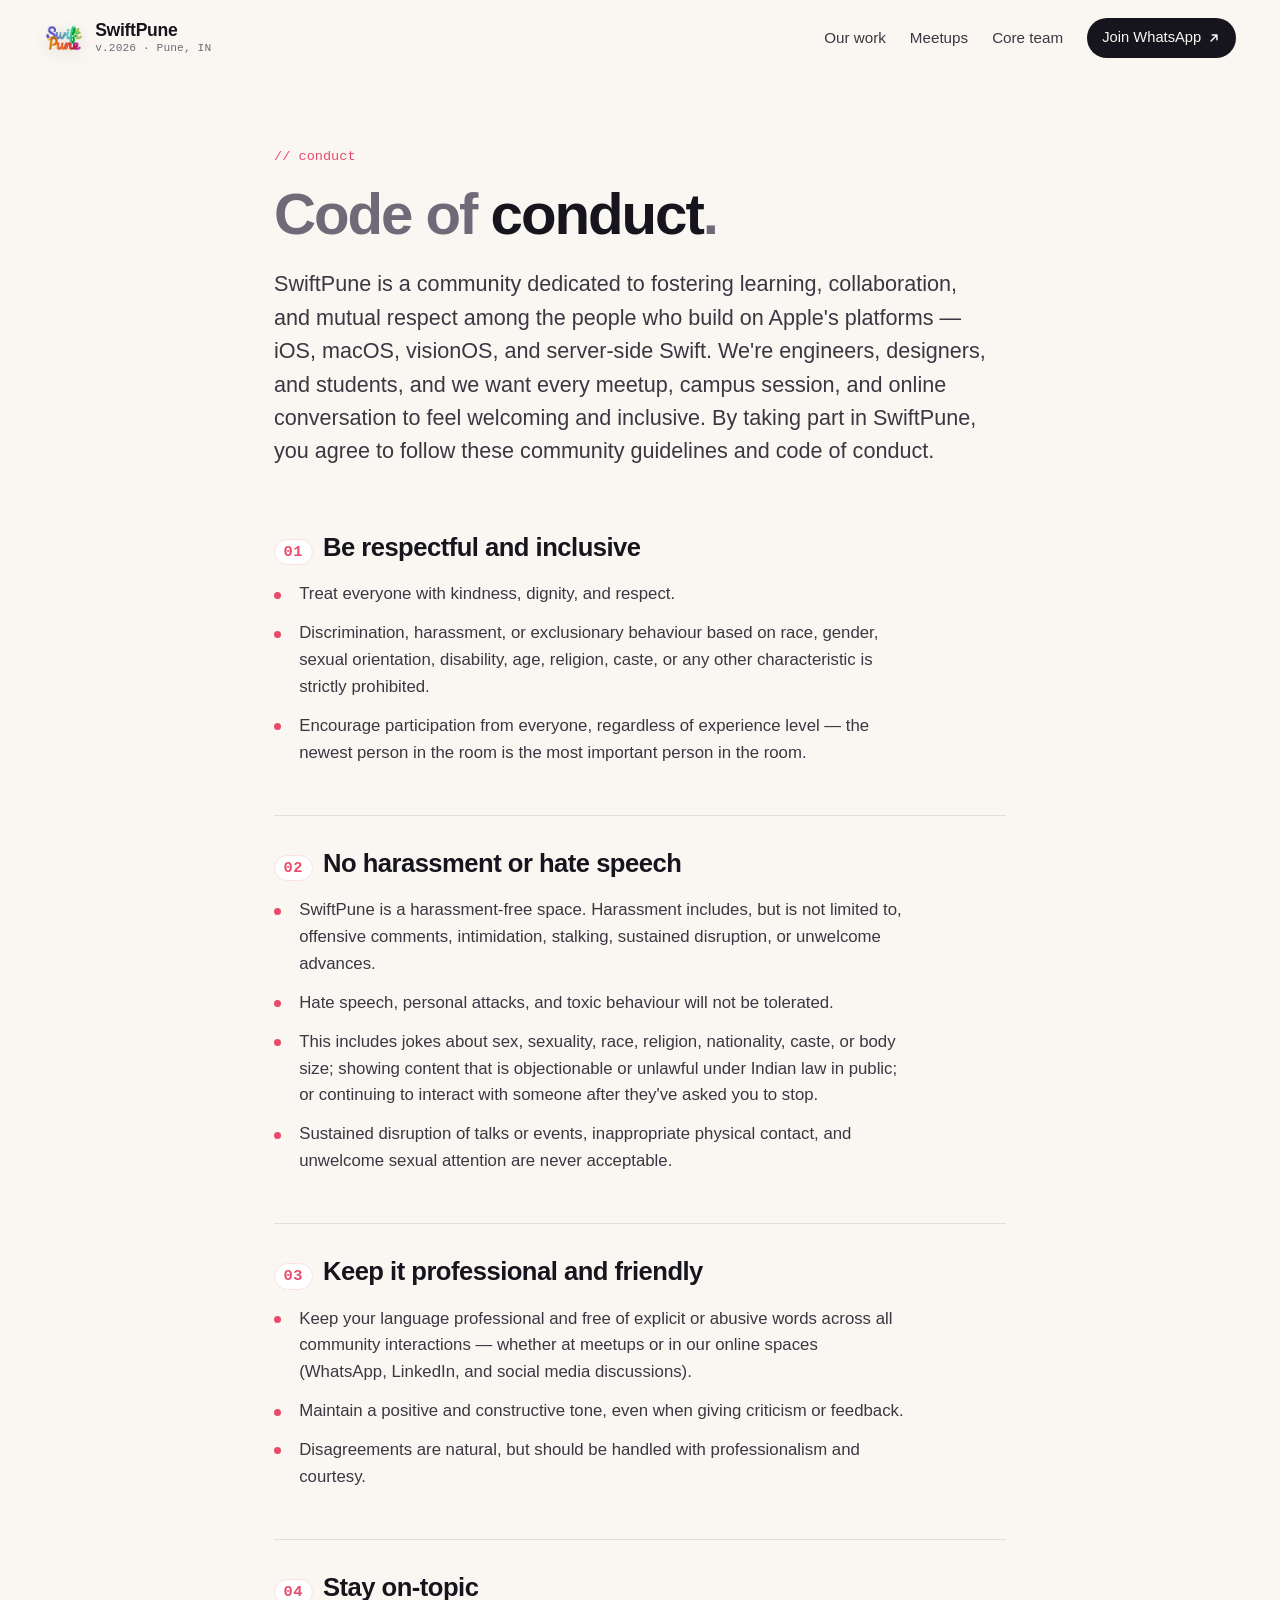
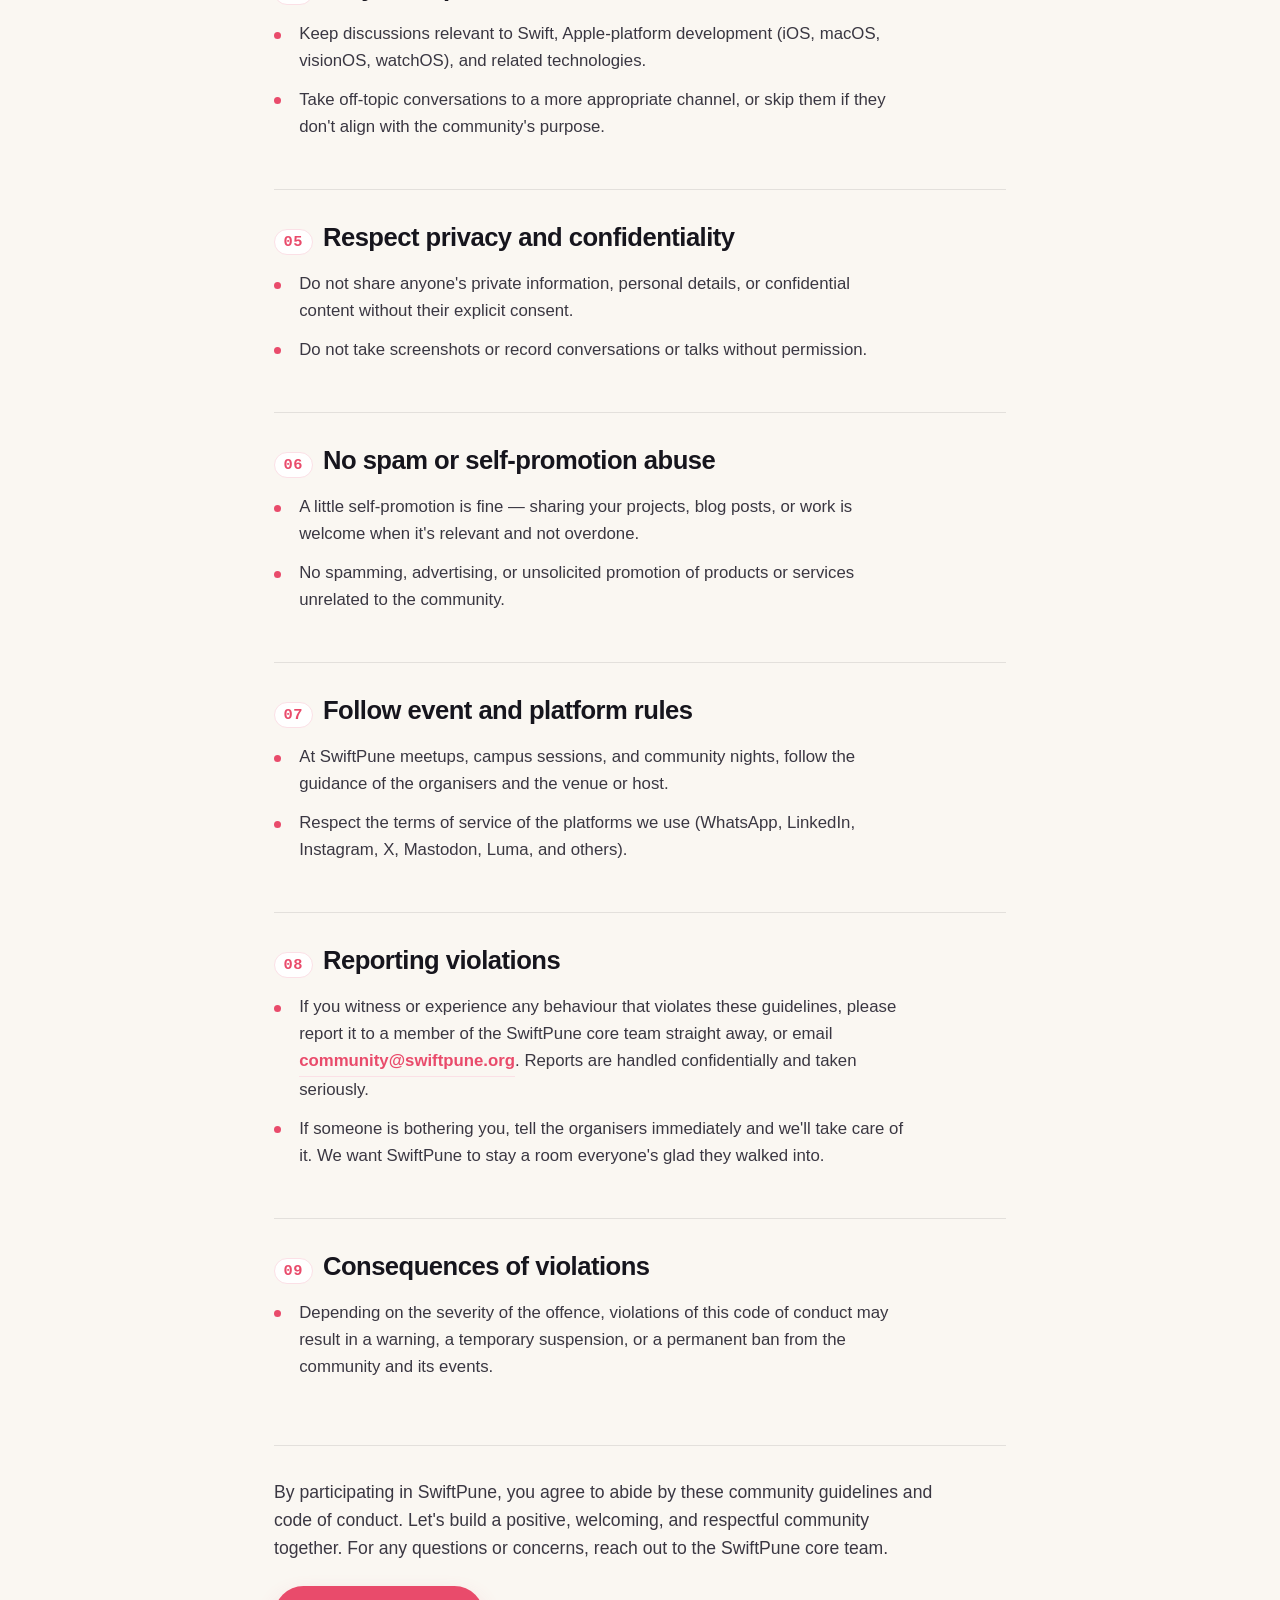
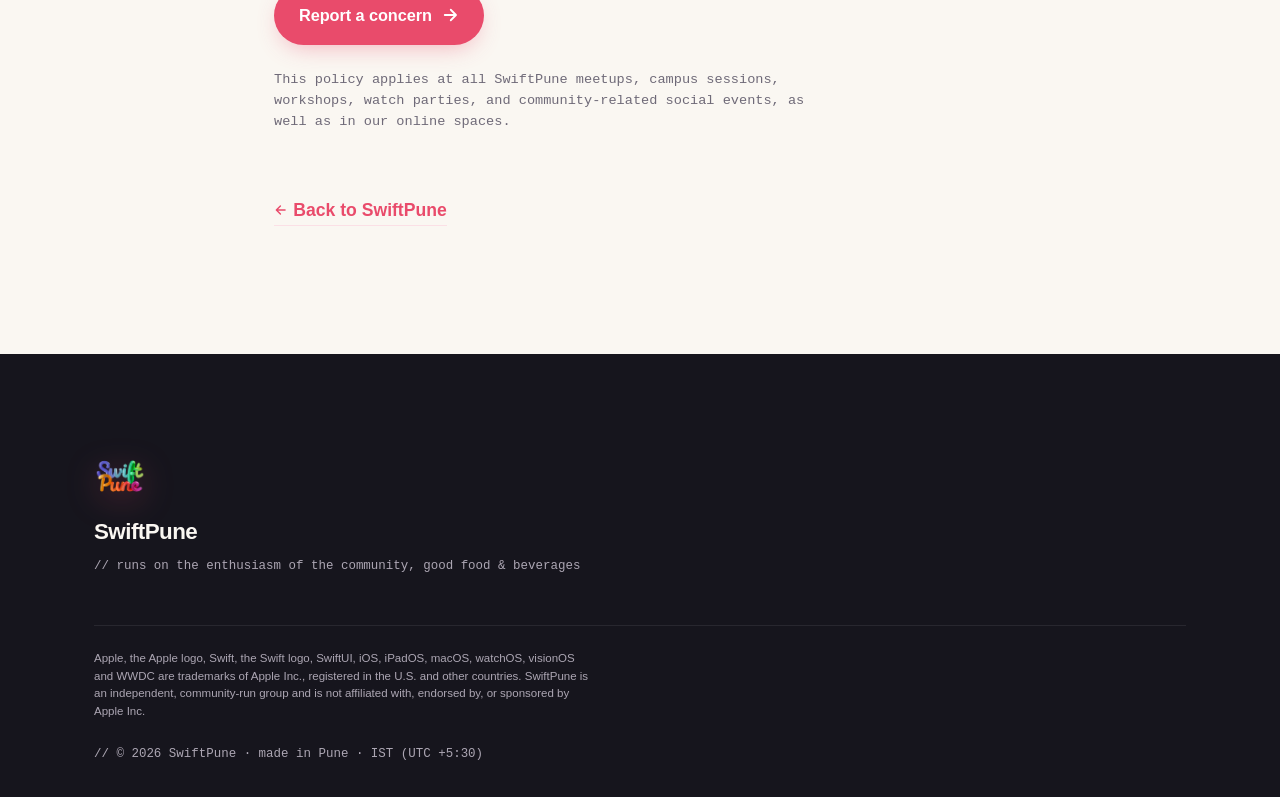
==== commit d54835e2: "Write the SwiftPune Code of Conduct (adapted from SwiftBengaluru) Replace the placeholder with a ful" ====
--- a/code-of-conduct.html
+++ b/code-of-conduct.html
@@ -55,25 +55,109 @@
             Code of <span class="ink">conduct</span>.
           </h1>
           <p class="lead">
-            SwiftPune is a place to learn, teach, and belong — students and
-            seasoned engineers in the same room. We're serious about the craft
-            and gentle with each other. The full text of our code of conduct is
-            being written and will live on this page shortly.
-          </p>
-
-          <aside class="meetups__card doc-note">
-            <p class="meetups__card-eyebrow">// coming soon</p>
-            <p class="doc-note__text">
-              The complete code of conduct is on its way. In the meantime, the
-              short version: be kind, be useful, be welcoming, and look out for
-              the newest person in the room. If something at an event or in the
-              community doesn't sit right, tell us — we'll take it seriously and
-              handle it discreetly.
+            SwiftPune is a community dedicated to fostering learning,
+            collaboration, and mutual respect among the people who build on
+            Apple's platforms — iOS, macOS, visionOS, and server-side Swift.
+            We're engineers, designers, and students, and we want every meetup,
+            campus session, and online conversation to feel welcoming and
+            inclusive. By taking part in SwiftPune, you agree to follow these
+            community guidelines and code of conduct.
+          </p>
+
+          <div class="policy">
+            <section class="policy__section">
+              <h2 class="policy__heading"><span class="policy__num">01</span> Be respectful and inclusive</h2>
+              <ul class="policy__list">
+                <li>Treat everyone with kindness, dignity, and respect.</li>
+                <li>Discrimination, harassment, or exclusionary behaviour based on race, gender, sexual orientation, disability, age, religion, caste, or any other characteristic is strictly prohibited.</li>
+                <li>Encourage participation from everyone, regardless of experience level — the newest person in the room is the most important person in the room.</li>
+              </ul>
+            </section>
+
+            <section class="policy__section">
+              <h2 class="policy__heading"><span class="policy__num">02</span> No harassment or hate speech</h2>
+              <ul class="policy__list">
+                <li>SwiftPune is a harassment-free space. Harassment includes, but is not limited to, offensive comments, intimidation, stalking, sustained disruption, or unwelcome advances.</li>
+                <li>Hate speech, personal attacks, and toxic behaviour will not be tolerated.</li>
+                <li>This includes jokes about sex, sexuality, race, religion, nationality, caste, or body size; showing content that is objectionable or unlawful under Indian law in public; or continuing to interact with someone after they've asked you to stop.</li>
+                <li>Sustained disruption of talks or events, inappropriate physical contact, and unwelcome sexual attention are never acceptable.</li>
+              </ul>
+            </section>
+
+            <section class="policy__section">
+              <h2 class="policy__heading"><span class="policy__num">03</span> Keep it professional and friendly</h2>
+              <ul class="policy__list">
+                <li>Keep your language professional and free of explicit or abusive words across all community interactions — whether at meetups or in our online spaces (WhatsApp, LinkedIn, and social media discussions).</li>
+                <li>Maintain a positive and constructive tone, even when giving criticism or feedback.</li>
+                <li>Disagreements are natural, but should be handled with professionalism and courtesy.</li>
+              </ul>
+            </section>
+
+            <section class="policy__section">
+              <h2 class="policy__heading"><span class="policy__num">04</span> Stay on-topic</h2>
+              <ul class="policy__list">
+                <li>Keep discussions relevant to Swift, Apple-platform development (iOS, macOS, visionOS, watchOS), and related technologies.</li>
+                <li>Take off-topic conversations to a more appropriate channel, or skip them if they don't align with the community's purpose.</li>
+              </ul>
+            </section>
+
+            <section class="policy__section">
+              <h2 class="policy__heading"><span class="policy__num">05</span> Respect privacy and confidentiality</h2>
+              <ul class="policy__list">
+                <li>Do not share anyone's private information, personal details, or confidential content without their explicit consent.</li>
+                <li>Do not take screenshots or record conversations or talks without permission.</li>
+              </ul>
+            </section>
+
+            <section class="policy__section">
+              <h2 class="policy__heading"><span class="policy__num">06</span> No spam or self-promotion abuse</h2>
+              <ul class="policy__list">
+                <li>A little self-promotion is fine — sharing your projects, blog posts, or work is welcome when it's relevant and not overdone.</li>
+                <li>No spamming, advertising, or unsolicited promotion of products or services unrelated to the community.</li>
+              </ul>
+            </section>
+
+            <section class="policy__section">
+              <h2 class="policy__heading"><span class="policy__num">07</span> Follow event and platform rules</h2>
+              <ul class="policy__list">
+                <li>At SwiftPune meetups, campus sessions, and community nights, follow the guidance of the organisers and the venue or host.</li>
+                <li>Respect the terms of service of the platforms we use (WhatsApp, LinkedIn, Instagram, X, Mastodon, Luma, and others).</li>
+              </ul>
+            </section>
+
+            <section class="policy__section">
+              <h2 class="policy__heading"><span class="policy__num">08</span> Reporting violations</h2>
+              <ul class="policy__list">
+                <li>If you witness or experience any behaviour that violates these guidelines, please report it to a member of the SwiftPune core team straight away, or email <a class="link" href="mailto:community@swiftpune.org?subject=Code%20of%20Conduct%20concern">community@swiftpune.org</a>. Reports are handled confidentially and taken seriously.</li>
+                <li>If someone is bothering you, tell the organisers immediately and we'll take care of it. We want SwiftPune to stay a room everyone's glad they walked into.</li>
+              </ul>
+            </section>
+
+            <section class="policy__section">
+              <h2 class="policy__heading"><span class="policy__num">09</span> Consequences of violations</h2>
+              <ul class="policy__list">
+                <li>Depending on the severity of the offence, violations of this code of conduct may result in a warning, a temporary suspension, or a permanent ban from the community and its events.</li>
+              </ul>
+            </section>
+          </div>
+
+          <div class="policy__close">
+            <p class="policy__close-text">
+              By participating in SwiftPune, you agree to abide by these
+              community guidelines and code of conduct. Let's build a positive,
+              welcoming, and respectful community together. For any questions or
+              concerns, reach out to the SwiftPune core team.
             </p>
-            <a class="btn btn--primary" href="mailto:community@swiftpune.org?subject=Code%20of%20Conduct">
-              <span>Email community@swiftpune.org</span>
+            <a class="btn btn--primary" href="mailto:community@swiftpune.org?subject=Code%20of%20Conduct%20concern">
+              <span>Report a concern</span>
+              <svg viewBox="0 0 24 24" width="18" height="18" fill="none" stroke="currentColor" stroke-width="2.4" stroke-linecap="round" stroke-linejoin="round" aria-hidden="true"><path d="M5 12h14M13 5l7 7-7 7"/></svg>
             </a>
-          </aside>
+            <p class="policy__scope">
+              This policy applies at all SwiftPune meetups, campus sessions,
+              workshops, watch parties, and community-related social events, as
+              well as in our online spaces.
+            </p>
+          </div>
 
           <p class="doc-back">
             <a class="link" href="index.html">
--- a/css/styles.css
+++ b/css/styles.css
@@ -164,21 +164,13 @@
 
 /* ---------- 4. Site nav ----------------------------------------------- */
 
+/* Non-sticky: the header flows in normal document order and scrolls away
+   with the page (reclaims screen space, especially on mobile). Kept as a
+   positioned element so its z-index still stacks above the mobile menu. */
 .site-nav {
-  position: fixed;
-  top: 0; left: 0; right: 0;
+  position: relative;
   z-index: 50;
-  background: rgba(250, 247, 242, 0.78);
-  -webkit-backdrop-filter: blur(14px) saturate(170%);
-          backdrop-filter: blur(14px) saturate(170%);
-  border-bottom: 1px solid transparent;
-  transition:
-    background var(--dur-fast) var(--ease-out),
-    border-color var(--dur-fast) var(--ease-out);
-}
-body.is-scrolled .site-nav {
-  background: rgba(250, 247, 242, 0.92);
-  border-bottom-color: var(--hairline);
+  background: var(--surface-0);
 }
 .site-nav__inner {
   max-width: var(--container-wide);
@@ -189,9 +181,7 @@
   align-items: center;
   justify-content: space-between;
   gap: var(--s-5);
-  transition: height var(--dur-fast) var(--ease-out);
-}
-body.is-scrolled .site-nav__inner { height: var(--nav-h-compact); }
+}
 
 .brand {
   display: inline-flex;
@@ -326,7 +316,7 @@
 
 .hero {
   position: relative;
-  padding: calc(var(--nav-h) + var(--s-9)) 0 var(--s-10);
+  padding: var(--s-8) 0 var(--s-10);
   overflow: hidden;
   isolation: isolate;
 }
@@ -895,7 +885,7 @@
   padding: var(--s-6);
   box-shadow: var(--shadow-1);
   position: sticky;
-  top: calc(var(--nav-h) + var(--s-4));
+  top: var(--s-5);
 }
 .recap__meta-block { display: grid; gap: 6px; }
 .recap__meta-eyebrow {
@@ -1371,21 +1361,97 @@
 
 .section--doc {
   background: var(--surface-0);
-  padding-top: calc(var(--nav-h) + var(--s-8));
+  padding-top: var(--s-8);
   min-height: 68vh;
 }
 .section--doc .display { margin-bottom: var(--s-5); }
-.doc-note {
-  margin-top: var(--s-7);
-  max-width: 640px;
-}
-.doc-note__text {
+
+/* Code-of-conduct policy: numbered sections with coral-dot bullet lists,
+   separated by the same hairline idiom used elsewhere on the site. */
+.policy {
+  display: grid;
+  gap: var(--s-7);
+  margin-top: var(--s-8);
+}
+.policy__section {
+  display: grid;
+  gap: var(--s-4);
+  padding-top: var(--s-6);
+  border-top: 1px solid var(--hairline);
+}
+.policy__section:first-child { padding-top: 0; border-top: 0; }
+.policy__heading {
+  font-family: var(--font-display);
+  font-size: clamp(1.25rem, 1.4vw + 0.95rem, 1.6rem);
+  font-weight: 700;
+  letter-spacing: -0.02em;
+  line-height: 1.2;
+  color: var(--ink);
+  display: flex;
+  align-items: baseline;
+  gap: 0.65rem;
+}
+.policy__num {
+  font-family: var(--font-mono);
+  font-size: 0.6em;
+  font-weight: 700;
+  color: var(--accent);
+  letter-spacing: 0.04em;
+  padding: 0.2em 0.55em;
+  border: 1px solid var(--accent-tint);
+  border-radius: var(--r-pill);
+  background: var(--surface-2);
+  flex-shrink: 0;
+}
+.policy__list {
+  list-style: none;
+  display: grid;
+  gap: var(--s-3);
+  margin: 0;
+  padding: 0;
+}
+.policy__list li {
+  position: relative;
+  padding-left: 1.5em;
   color: var(--text);
   font-size: 1.05rem;
   line-height: 1.6;
-  margin-bottom: var(--s-5);
-}
-.doc-back { margin-top: var(--s-7); }
+  max-width: 68ch;
+}
+.policy__list li::before {
+  content: "";
+  position: absolute;
+  left: 0;
+  top: 0.62em;
+  width: 7px;
+  height: 7px;
+  border-radius: 50%;
+  background: var(--accent);
+}
+
+.policy__close {
+  margin-top: var(--s-8);
+  padding-top: var(--s-6);
+  border-top: 1px solid var(--hairline);
+  display: grid;
+  gap: var(--s-5);
+  justify-items: start;
+}
+.policy__close-text {
+  font-size: 1.1rem;
+  line-height: 1.6;
+  color: var(--ink-soft);
+  max-width: 68ch;
+}
+.policy__scope {
+  font-family: var(--font-mono);
+  font-size: 0.85rem;
+  color: var(--ink-mute);
+  line-height: 1.55;
+  max-width: 68ch;
+}
+
+.doc-back { margin-top: var(--s-8); }
 
 /* ---------- 16. Reveal motion ---------------------------------------- */
 
@@ -1452,7 +1518,7 @@
 }
 
 @media (max-width: 720px) {
-  .hero { padding-top: calc(var(--nav-h) + var(--s-7)); padding-bottom: var(--s-9); }
+  .hero { padding-top: var(--s-6); padding-bottom: var(--s-9); }
   .hero__title { font-size: clamp(2.4rem, 11vw, 4rem); line-height: 1.02; }
   .hero__sub { font-size: 1.05rem; }
   .hero__blob--accent { width: 380px; height: 380px; opacity: 0.08; }
